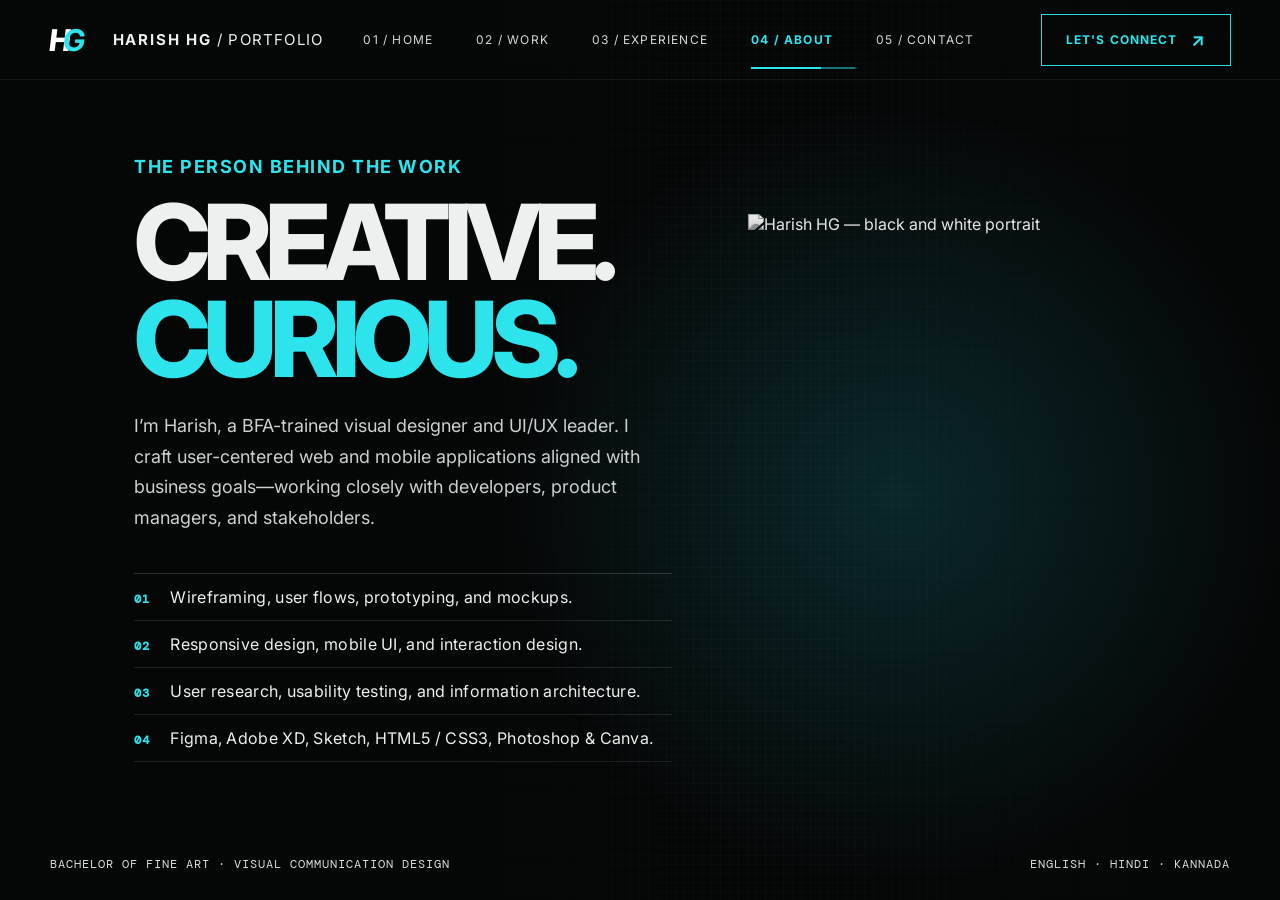
==== about.html @ d94f0e30 "uploaded" ====
<!doctype html>
<html lang="en"><head><meta charset="UTF-8"><meta name="viewport" content="width=device-width, initial-scale=1.0"><title>About — Harish HG</title><link rel="preconnect" href="https://fonts.googleapis.com"><link rel="preconnect" href="https://fonts.gstatic.com" crossorigin><link href="https://fonts.googleapis.com/css2?family=DM+Mono:wght@400;500&family=Inter:wght@400;500;600;700;800&display=swap" rel="stylesheet"><link rel="stylesheet" href="styles.css"></head>
<body><main class="page-shell inner-page"><nav class="nav"><a class="brand" href="index.html"><span>H</span><b>G</b></a><p class="brand-name"><strong>HARISH HG</strong> / PORTFOLIO</p><div class="nav-links"><a href="index.html">01 / HOME</a><a href="work.html">02 / WORK</a><a href="experience.html">03 / EXPERIENCE</a><a class="active" href="about.html">04 / ABOUT</a><a href="contact.html">05 / CONTACT</a></div><a class="outline-button connect" href="contact.html">LET'S CONNECT <span>↗</span></a></nav>
<section class="page-content about-layout"><div><p class="eyebrow">THE PERSON BEHIND THE WORK</p><h1>CREATIVE.<br><em>CURIOUS.</em></h1><p class="page-lead">I’m Harish, a BFA-trained visual designer and UI/UX leader. I craft user-centered web and mobile applications aligned with business goals—working closely with developers, product managers, and stakeholders.</p><div class="principles"><p><b>01</b> Wireframing, user flows, prototyping, and mockups.</p><p><b>02</b> Responsive design, mobile UI, and interaction design.</p><p><b>03</b> User research, usability testing, and information architecture.</p><p><b>04</b> Figma, Adobe XD, Sketch, HTML5 / CSS3, Photoshop &amp; Canva.</p></div></div><div class="about-image"><img src="assets/harish.png" alt="Harish HG — black and white portrait"><i></i></div></section><footer><span>BACHELOR OF FINE ART · VISUAL COMMUNICATION DESIGN</span><span>ENGLISH · HINDI · KANNADA</span></footer></main></body></html>
---- styles.css ----
:root { --cyan:#2de4ed; --ink:#050707; --muted:#bfc4c6; }
* { box-sizing:border-box; }
html { scroll-behavior:smooth; }
body { margin:0; min-width:320px; color:#eef0ef; background:var(--ink); font-family:Inter, Arial, sans-serif; }
.page-shell { min-height:100vh; position:relative; overflow:hidden; isolation:isolate; background:radial-gradient(circle at 70% 55%, #0a272a 0, #050707 38%, #050707 100%); }
.page-shell::before { content:""; position:absolute; inset:0; z-index:-1; opacity:.32; background-image:linear-gradient(#fff1 1px, transparent 1px),linear-gradient(90deg,#fff1 1px,transparent 1px); background-size:9px 9px; mask-image:linear-gradient(to right,transparent 34%,#000 58%,transparent 96%); }
.nav { height:80px; display:flex; align-items:center; gap:14px; padding:0 3.8%; border-bottom:1px solid #ffffff12; letter-spacing:1.2px; font-size:12px; }
.brand { width:46px; font-weight:800; font-size:30px; letter-spacing:-8px; color:#fff; text-decoration:none; transform:skew(-7deg); }.brand b { color:var(--cyan); }.brand-name { margin:0 0 0 4px; font-size:15px; white-space:nowrap; }.brand-name strong { letter-spacing:1.8px; }.nav-links { align-self:stretch; display:flex; gap:43px; align-items:center; margin:auto; }.nav-links a { color:#d8d8d8; text-decoration:none; white-space:nowrap; position:relative; }.nav-links .active { color:var(--cyan); font-weight:700; }.nav-links .active::after { content:""; position:absolute; width:70px; height:2px; background:var(--cyan); left:0; bottom:-22px; box-shadow:35px 0 0 -0.5px var(--cyan); }
.outline-button,.primary-button { min-height:52px; display:inline-flex; align-items:center; justify-content:center; gap:14px; padding:0 24px; text-decoration:none; font-size:12px; font-weight:700; letter-spacing:1.1px; }.outline-button { color:#f0f2f1; border:1px solid #cfd7d6a0; }.connect { border-color:#25dce5; color:var(--cyan); margin-left:auto; }.primary-button { color:#061011; background:var(--cyan); }.primary-button span,.connect span { font-size:18px; }
.hero { min-height:calc(100vh - 80px); display:grid; grid-template-columns:49% 51%; padding:69px 3.9% 80px; }.hero-copy { position:relative; z-index:2; }.eyebrow { margin:0; color:var(--cyan); font-size:18px; font-weight:700; letter-spacing:1.5px; }.eyebrow-rule { width:228px; height:1px; margin:11px 0 30px; background:#62eaf066; }.specialisms { margin:0 0 20px; font-size:14px; letter-spacing:1.45px; }.specialisms i { width:7px; height:7px; background:var(--cyan); display:inline-block; border-radius:50%; margin:0 18px; vertical-align:middle; }
h1 { margin:0; font-size:clamp(80px,9vw,150px); line-height:.92; letter-spacing:-7px; font-weight:800; }h1 em { font-style:normal; color:var(--cyan); }.intro { max-width:525px; margin:25px 0 36px; color:#dcdfde; font-size:17px; line-height:1.83; }.actions { display:flex; gap:26px; }.stats { margin:49px 0 47px; display:grid; grid-template-columns:repeat(4,1fr); max-width:620px; }.stats div { padding-left:37px; border-left:1px solid #85909377; }.stats div:first-child { padding-left:0; border:0; }.stats dt { color:var(--cyan); font-size:36px; font-weight:700; line-height:1; }.stats dd { margin:7px 0 0; font-family:'DM Mono',monospace; font-size:12px; line-height:1.55; letter-spacing:.8px; }.location { border-top:1px solid #ffffff1f; padding-top:29px; max-width:585px; color:#c6cbca; font-family:'DM Mono',monospace; font-size:12px; letter-spacing:.7px; }.location span { color:var(--cyan); margin-right:10px; }.location b { height:16px; border-left:1px solid #6a7674; display:inline-block; margin:0 23px -4px; }
.portrait-zone { position:relative; min-height:780px; }.aura { position:absolute; width:75%; aspect-ratio:1; border-radius:50%; top:18%; left:12%; background:radial-gradient(circle, #23dce530, transparent 66%); filter:blur(12px); }.portrait-frame { position:absolute; inset:1% 3% 0 0; overflow:hidden; mask-image:linear-gradient(to bottom,transparent 0%,#000 11%,#000 87%,transparent 100%); }.portrait-frame img { width:100%; height:100%; object-fit:cover; object-position:52% 44%; filter:grayscale(100%) contrast(1.23) brightness(.83); }.portrait-dots { position:absolute; inset:9% 1% 3% 0; pointer-events:none; opacity:.61; background-image:radial-gradient(circle, #e8eeee 1.2px, transparent 1.7px); background-size:9px 9px; mask-image:radial-gradient(ellipse at 54% 48%,transparent 0 22%,#000 36% 63%,transparent 78%); mix-blend-mode:screen; }.availability { position:absolute; right:-20px; top:31%; writing-mode:vertical-rl; height:285px; border:1px solid #8f9797; padding:19px 16px; letter-spacing:2px; font-family:'DM Mono',monospace; font-size:12px; }.availability span { width:8px; height:8px; border-radius:50%; display:block; margin:0 0 14px; background:var(--cyan); }.scroll { position:absolute; bottom:-8px; left:0; font-family:'DM Mono',monospace; letter-spacing:2px; font-size:12px; text-align:center; }.scroll small { margin:14px auto 0; width:26px; height:43px; border:1px solid var(--cyan); border-radius:14px; display:block; padding-top:7px; font-size:20px; color:var(--cyan); }
footer { position:absolute; bottom:28px; right:3.5%; display:flex; gap:35px; color:#d7dddd; font-family:'DM Mono',monospace; font-size:12px; letter-spacing:1px; } footer strong { color:var(--cyan); }.switch { width:49px; height:24px; display:inline-block; border:1px solid #a4b2b2; border-radius:20px; vertical-align:middle; padding:2px; }.switch b { display:block; width:18px; height:18px; background:var(--cyan); border-radius:50%; margin-left:auto; }
.inner-page { min-height:100vh; }.inner-page footer { left:3.9%; right:3.9%; justify-content:space-between; }.page-content { padding:76px 10.5% 115px; max-width:1520px; margin:auto; }.page-content h1 { margin:17px 0 24px; font-size:clamp(58px,8.2vw,125px); }.page-lead { max-width:610px; font-size:18px; line-height:1.7; color:#cbd1d0; margin:0; }.work-grid { margin-top:62px; display:grid; grid-template-columns:repeat(3, 1fr); gap:18px; }.work-grid article { min-height:305px; padding:28px; border:1px solid #ffffff2c; background:linear-gradient(135deg,#10232699,#05070766); display:flex; flex-direction:column; transition:.25s ease; }.work-grid article:hover { transform:translateY(-7px); border-color:var(--cyan); }.work-grid article:nth-child(2) { background:linear-gradient(135deg,#073f45aa,#071013); }.work-grid span,.timeline time { font-family:'DM Mono',monospace; color:var(--cyan); font-size:11px; letter-spacing:1.25px; }.work-grid h2 { margin:40px 0 12px; font-size:29px; line-height:1.04; }.work-grid p { color:#b9c0c0; line-height:1.55; font-size:14px; }.work-grid a { margin-top:auto; color:#f0f1f1; text-decoration:none; font-family:'DM Mono',monospace; font-size:11px; letter-spacing:1px; }.timeline { max-width:880px; margin-top:56px; border-top:1px solid #ffffff42; }.timeline article { display:grid; grid-template-columns:170px 1fr; padding:30px 0; border-bottom:1px solid #ffffff26; }.timeline h2 { margin:0 0 11px; font-size:24px; }.timeline p { max-width:560px; margin:0; color:#b9c0c0; line-height:1.6; }.about-layout { display:grid; grid-template-columns:1.15fr .85fr; gap:76px; align-items:center; }.principles { margin-top:40px; border-top:1px solid #ffffff2a; }.principles p { padding:13px 0; margin:0; border-bottom:1px solid #ffffff1a; letter-spacing:.3px; }.principles b { color:var(--cyan); margin-right:17px; font-family:'DM Mono',monospace; font-size:12px; }.about-image { position:relative; min-height:490px; }.about-image img { width:100%; height:490px; object-fit:cover; object-position:center; filter:grayscale(1) contrast(1.12); }.about-image i { position:absolute; inset:0; background-image:radial-gradient(circle,#48edf0 1px,transparent 1.6px); background-size:9px 9px; mix-blend-mode:screen; opacity:.35; }.contact-layout { display:grid; grid-template-columns:1fr .85fr; gap:80px; align-items:end; }.availability-line { margin-top:44px; font-family:'DM Mono',monospace; font-size:12px; letter-spacing:1px; }.availability-line i { display:inline-block; width:8px; height:8px; background:var(--cyan); border-radius:50%; margin-right:10px; }form { display:grid; gap:22px; }label { display:grid; gap:9px; font-family:'DM Mono',monospace; letter-spacing:1px; font-size:11px; color:#cdd3d3; }input,textarea { width:100%; color:white; background:#0a1011; border:0; border-bottom:1px solid #849293; outline:none; padding:13px 0; font-family:Inter,sans-serif; font-size:14px; resize:vertical; }input:focus,textarea:focus { border-color:var(--cyan); }form .primary-button { border:0; justify-self:start; cursor:pointer; margin-top:6px; }
@media (max-width:1050px) { .nav-links { gap:18px; }.hero { grid-template-columns:53% 47%; }.specialisms { font-size:11px; }.stats { gap:15px; }.stats div { padding-left:15px; }.portrait-zone { min-height:700px; } }
@media (max-width:760px) { .nav { padding:0 22px; }.brand-name,.nav-links,.connect { display:none; }.hero { display:block; padding:52px 24px 100px; }.hero-copy { text-align:left; }.portrait-zone { min-height:510px; margin-top:15px; }.portrait-frame { inset:0; }.portrait-dots { inset:4% 0; }.availability { right:0; top:20%; }.scroll { display:none; } h1 { font-size:81px; letter-spacing:-5px; }.specialisms { line-height:2.2; }.intro { font-size:15px; }.actions { gap:12px; }.outline-button,.primary-button { padding:0 15px; font-size:10px; }.stats { margin:38px 0; }.stats dt { font-size:26px; }.stats dd { font-size:9px; }.location { font-size:9px; padding-bottom:20px; }.location b { margin:0 10px -4px; }footer { bottom:20px; right:24px; font-size:10px; }.aura { left:5%; } }
@media (max-width:760px) { .page-content { padding:54px 24px 100px; }.page-content h1 { font-size:58px; letter-spacing:-3px; }.page-lead { font-size:15px; }.work-grid,.about-layout,.contact-layout { grid-template-columns:1fr; gap:22px; }.work-grid { margin-top:38px; }.work-grid article { min-height:245px; }.timeline { margin-top:38px; }.timeline article { grid-template-columns:1fr; gap:14px; }.about-layout { align-items:start; }.about-image,.about-image img { min-height:340px; height:340px; }.contact-layout { align-items:start; }.inner-page footer { left:24px; right:24px; }.inner-page footer span:nth-child(n+2) { display:none; } }
.contact-details { margin-top:28px; display:grid; gap:11px; }.contact-details a { color:#e9eeee; font-family:'DM Mono',monospace; font-size:13px; text-decoration:none; letter-spacing:.2px; }.contact-details a:hover { color:var(--cyan); }
.portrait-dots,.about-image i { display:none; }
.portrait-frame img { filter:contrast(1.08) saturate(.9) brightness(.88); }
.about-image img { filter:grayscale(1) contrast(1.35) brightness(.9); }
.has-motion .page-shell::after { content:""; position:absolute; inset:0; pointer-events:none; z-index:0; background:radial-gradient(430px circle at var(--pointer-x, 50%) var(--pointer-y, 50%), #36eaf214, transparent 62%); transition:background .18s ease-out; }.has-motion .nav,.has-motion .hero-copy,.has-motion .portrait-zone,.has-motion .page-content,.has-motion footer { transition:opacity .75s ease, transform .75s cubic-bezier(.16,1,.3,1); }.has-motion body:not(.is-ready) .nav { opacity:0; transform:translateY(-16px); }.has-motion body:not(.is-ready) .hero-copy,.has-motion body:not(.is-ready) .page-content { opacity:0; transform:translateY(24px); }.has-motion body:not(.is-ready) .portrait-zone { opacity:0; transform:translateX(30px) scale(.98); }.has-motion body:not(.is-ready) footer { opacity:0; transform:translateY(14px); }.has-motion .portrait-zone { transform-style:preserve-3d; perspective:1200px; }.has-motion .portrait-frame { transform:rotateX(var(--tilt-x, 0deg)) rotateY(var(--tilt-y, 0deg)); transition:transform .2s ease-out; }.has-motion .aura { transform:translate(calc((var(--pointer-x, 50%) - 50%) * .16px), calc((var(--pointer-y, 50%) - 50%) * .16px)); transition:transform .25s ease-out; }
@media (prefers-reduced-motion: reduce) { *,*::before,*::after { scroll-behavior:auto !important; transition-duration:.01ms !important; animation-duration:.01ms !important; animation-iteration-count:1 !important; } }
@keyframes inner-reveal { from { opacity:0; transform:translateY(20px); } to { opacity:1; transform:translateY(0); } }.inner-page .nav { animation:inner-reveal .55s cubic-bezier(.16,1,.3,1) both; }.inner-page .page-content { animation:inner-reveal .7s .12s cubic-bezier(.16,1,.3,1) both; }.inner-page footer { animation:inner-reveal .55s .28s cubic-bezier(.16,1,.3,1) both; }
@media (pointer:fine) { .mouse-active,.mouse-active a,.mouse-active button { cursor:none; }.cursor-orbit { position:fixed; top:0; left:0; z-index:99; width:34px; height:34px; margin:-17px 0 0 -17px; pointer-events:none; mix-blend-mode:screen; transition:width .25s ease,height .25s ease,margin .25s ease; }.cursor-orbit i { position:absolute; width:6px; height:6px; top:14px; left:14px; border-radius:50%; background:var(--cyan); box-shadow:0 0 14px var(--cyan); }.cursor-orbit b { position:absolute; inset:0; border:1px solid #2de4edaa; border-radius:50%; transition:transform .28s ease,border-color .28s ease; }.cursor-orbit.is-hovering { width:58px; height:58px; margin:-29px 0 0 -29px; }.cursor-orbit.is-hovering b { border-color:#fff; transform:scale(.9); }.cursor-orbit.is-hovering i { transform:scale(.7); }.mouse-active a,.mouse-active button { transition:transform .2s ease,background-color .2s ease,border-color .2s ease,color .2s ease; } }
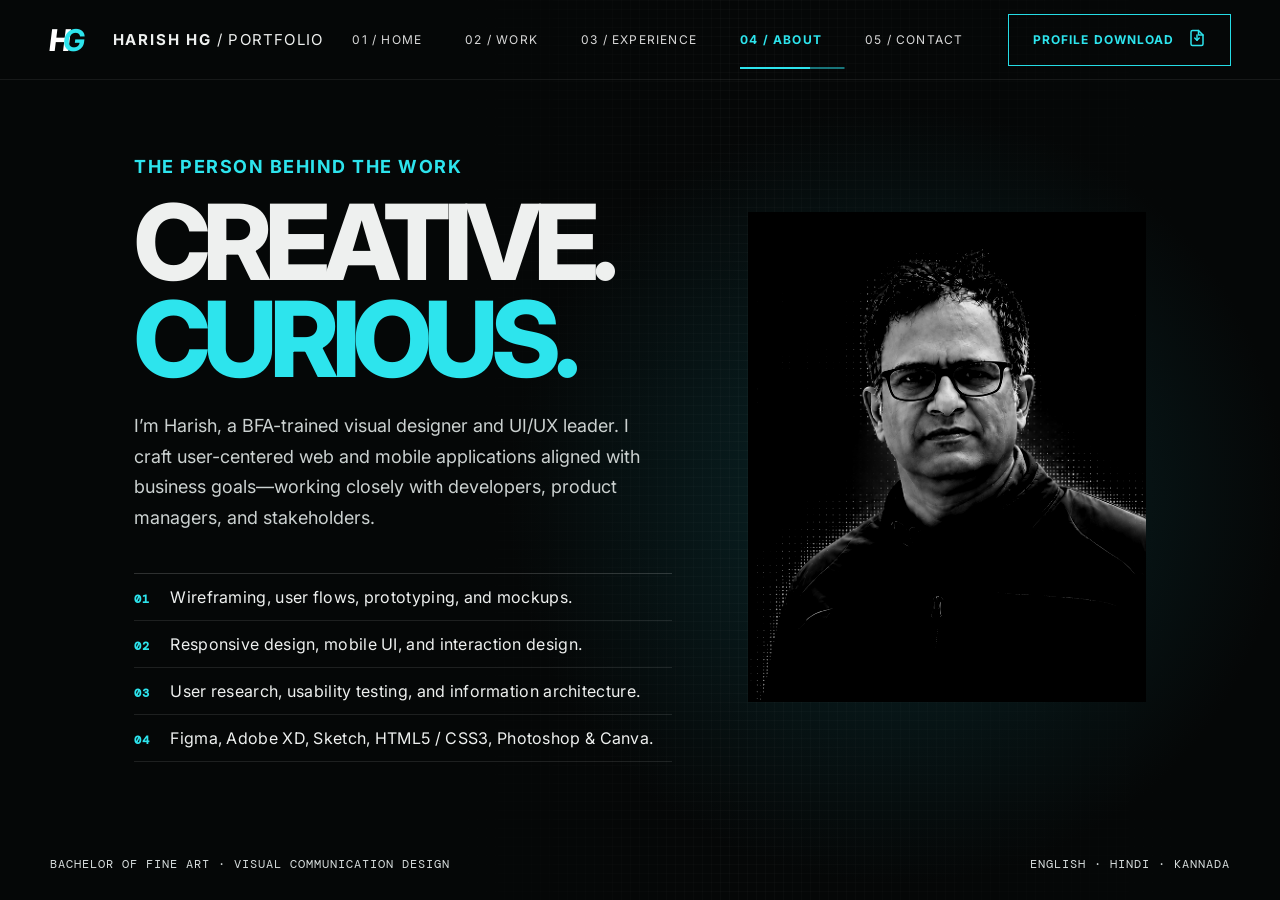
==== commit 23f3ad27: "code changes" ====
--- a/about.html
+++ b/about.html
@@ -1,4 +1,56 @@
 <!doctype html>
-<html lang="en"><head><meta charset="UTF-8"><meta name="viewport" content="width=device-width, initial-scale=1.0"><title>About — Harish HG</title><link rel="preconnect" href="https://fonts.googleapis.com"><link rel="preconnect" href="https://fonts.gstatic.com" crossorigin><link href="https://fonts.googleapis.com/css2?family=DM+Mono:wght@400;500&family=Inter:wght@400;500;600;700;800&display=swap" rel="stylesheet"><link rel="stylesheet" href="styles.css"></head>
-<body><main class="page-shell inner-page"><nav class="nav"><a class="brand" href="index.html"><span>H</span><b>G</b></a><p class="brand-name"><strong>HARISH HG</strong> / PORTFOLIO</p><div class="nav-links"><a href="index.html">01 / HOME</a><a href="work.html">02 / WORK</a><a href="experience.html">03 / EXPERIENCE</a><a class="active" href="about.html">04 / ABOUT</a><a href="contact.html">05 / CONTACT</a></div><a class="outline-button connect" href="contact.html">LET'S CONNECT <span>↗</span></a></nav>
-<section class="page-content about-layout"><div><p class="eyebrow">THE PERSON BEHIND THE WORK</p><h1>CREATIVE.<br><em>CURIOUS.</em></h1><p class="page-lead">I’m Harish, a BFA-trained visual designer and UI/UX leader. I craft user-centered web and mobile applications aligned with business goals—working closely with developers, product managers, and stakeholders.</p><div class="principles"><p><b>01</b> Wireframing, user flows, prototyping, and mockups.</p><p><b>02</b> Responsive design, mobile UI, and interaction design.</p><p><b>03</b> User research, usability testing, and information architecture.</p><p><b>04</b> Figma, Adobe XD, Sketch, HTML5 / CSS3, Photoshop &amp; Canva.</p></div></div><div class="about-image"><img src="assets/harish.png" alt="Harish HG — black and white portrait"><i></i></div></section><footer><span>BACHELOR OF FINE ART · VISUAL COMMUNICATION DESIGN</span><span>ENGLISH · HINDI · KANNADA</span></footer></main></body></html>
+<html lang="en">
+
+<head>
+    <meta charset="UTF-8">
+    <meta name="viewport" content="width=device-width, initial-scale=1.0">
+    <title>About — Harish HG</title>
+    <link rel="preconnect" href="https://fonts.googleapis.com">
+    <link rel="preconnect" href="https://fonts.gstatic.com" crossorigin>
+    <link
+        href="https://fonts.googleapis.com/css2?family=DM+Mono:wght@400;500&family=Inter:wght@400;500;600;700;800&display=swap"
+        rel="stylesheet">
+    <link rel="stylesheet" href="styles.css">
+</head>
+
+<body>
+    <main class="page-shell inner-page">
+        <nav class="nav"><a class="brand" href="index.html"><span>H</span><b>G</b></a>
+            <p class="brand-name"><strong>HARISH HG</strong> / PORTFOLIO</p>
+            <div class="nav-links"><a href="index.html">01 / HOME</a><a href="work.html">02 / WORK</a><a
+                    href="experience.html">03 / EXPERIENCE</a><a class="active" href="about.html">04 / ABOUT</a><a
+                    href="contact.html">05 / CONTACT</a></div> <a class="outline-button connect" href="assets/Harish_HG_UIUX_Profile.pdf" target="_blank" rel="noopener noreferrer">
+          PROFILE DOWNLOAD
+          <span class="icon download-icon" aria-hidden="true">
+            <svg width="18" height="18" viewBox="0 0 24 24" fill="none" stroke="currentColor" stroke-width="2" stroke-linecap="round" stroke-linejoin="round">
+              <path d="M14 2H6a2 2 0 0 0-2 2v16a2 2 0 0 0 2 2h12a2 2 0 0 0 2-2V8z" />
+              <polyline points="14 2 14 8 20 8" />
+              <line x1="12" y1="8" x2="12" y2="15" />
+              <polyline points="9 12 12 15 15 12" />
+            </svg>
+          </span>
+        </a>
+        </nav>
+        <section class="page-content about-layout">
+            <div>
+                <p class="eyebrow">THE PERSON BEHIND THE WORK</p>
+                <h1>CREATIVE.<br><em>CURIOUS.</em></h1>
+                <p class="page-lead">I’m Harish, a BFA-trained visual designer and UI/UX leader. I craft user-centered
+                    web and mobile applications aligned with business goals—working closely with developers, product
+                    managers, and stakeholders.</p>
+                <div class="principles">
+                    <p><b>01</b> Wireframing, user flows, prototyping, and mockups.</p>
+                    <p><b>02</b> Responsive design, mobile UI, and interaction design.</p>
+                    <p><b>03</b> User research, usability testing, and information architecture.</p>
+                    <p><b>04</b> Figma, Adobe XD, Sketch, HTML5 / CSS3, Photoshop &amp; Canva.</p>
+                </div>
+            </div>
+            <div class="about-image"><img src="images/harish.png" alt="Harish HG — black and white portrait"><i></i>
+            </div>
+        </section>
+        <footer><span>BACHELOR OF FINE ART · VISUAL COMMUNICATION DESIGN</span><span>ENGLISH · HINDI · KANNADA</span>
+        </footer>
+    </main>
+</body>
+
+</html>
